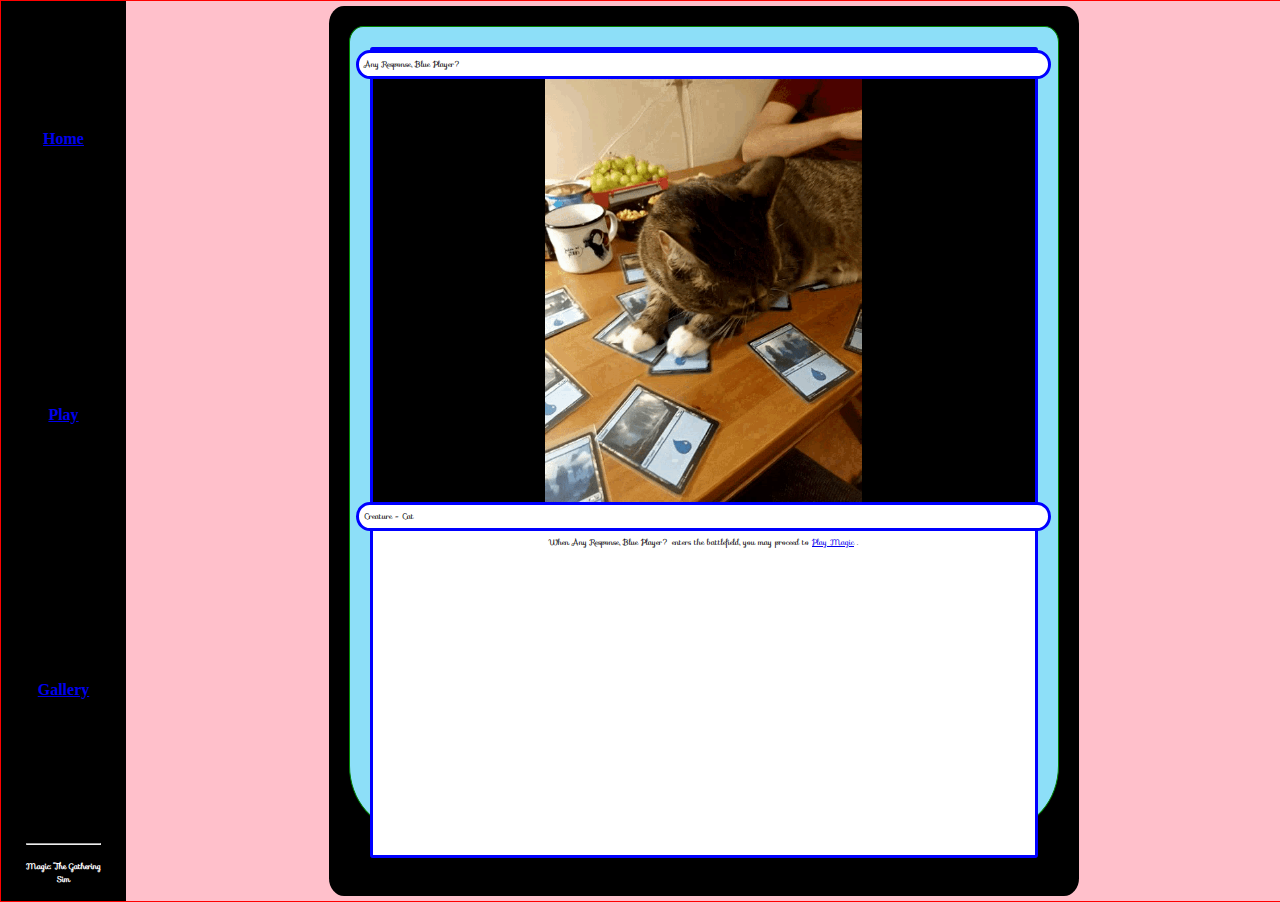
==== index.html @ d2223687 "updated all pages. WIP" ====
<!DOCTYPE html>
<html lang="en">

<head>
    <meta charset="UTF-8">
    <meta name="viewport" content="width=device-width, initial-scale=1.0">
    <title>SBA_307 Site</title>
    <!-- Favicon -->
    <link href='https://fonts.googleapis.com/css?family=Sofia' rel='stylesheet'/> 
    <link rel="stylesheet" href="styles.css" />
</head>

<body>
    <div class="page-container">

    <!-- Header -->
        <!-- <header class="header">
            <h1>text</h1>
            <p>text</p>
        </header> -->

        <!-- 
        Navigation 
        - Determine if side nav or not
        -->
        <aside class="sidebar">
            <nav class="nav">
                <ul class="nav-items">
                    <li class="nav-item1">
                        <a href="index.html">Home</a>
                    </li>
        
                    <li class="nav-item2">
                        <a href="play.html">Play</a>
                    </li>
        
                    <li class="nav-item3">
                        <a href="gallery.html">Gallery</a>
                    </li>
                </ul>

                <hr>
                <p>Magic: The Gathering <br>Sim</br></p>

            </nav>

        </aside>

        <!-- Main content of page -->
        <main>

            <!-- Section 1 -->
            <section class="card">
                <div class="card-border">

                    <div class="card-body-container box-border">

                        <div class="title-bar box-border">
                            <p>Any Response, Blue Player?</p>
                        </div>

                        <div class="card-box-top">
                            <!-- <p>Section 1</p> -->
                            <a href="play.html">
                                <img src="assets\Magic_Cat.gif" alt="Cat squirming on a table with Magic: The Gathering Cards">
                            </a>
                        </div>

                        <div class="info-bar box-border">
                            <p>Creature - Cat</p>
                        </div>

                        <div class="card-box-bottom">
                            <p>When Any Response, Blue Player? enters the battlefield, you may proceed to <a href="play.html">Play Magic</a> .</p>
                            <img src="" alt="">
                            
                        </div>

                    </div>
                </div>

                



            </section>



            <!-- Section 2 -->
            <!-- <section class="card-bottom">
                <div class="card-box-bottom">
                    <p>Section 1</p>
                    <img src="" alt="">
                    <a href=""></a>
                </div>

            </section> -->


            <!-- <aside></aside> -->

        </main>


        <!-- <form action="#">

            <select name="" id=""></select>
            <input type="text">
            <button></button>
        </form> -->

        <!-- <footer class="footer"></footer> -->

    </div>


    


</body>

</html>
---- styles.css ----
/* TO DO

 - Refactor with nesting selectors 
 - Ensure nested selectors are properly formatted
 - remove unneeded properties

*/


/*************
Basic Styling 
**************/

* { 
    margin: 0;
    padding: 0;
    box-sizing: border-box;
}

body {
    min-height: 100vh;
    margin: 0;
    background-color: grey;
    overflow: hidden;
    border: 1px solid red;
}

h1, p {
    font-family: Sofia;
}

p {
    font-size: .5em;
}
    

h1 {
    font-size: .8em;
}

/* Look in to centering w/o flexbox */
main {
    display: flex;
    flex-direction: column;
    align-items: center;
    height: 100vh;
    width: 100vw;
    /* margin: 20px;  */
    /* margin-top: 5px; */
    background-color: pink;
}

/* div {
    border: 1px solid black;
} */

/* For testing visibility */
section div {
    /* margin: 20px; */
    background-color: white;
}

.overflow {
    overflow: auto;
}


.page-container {
    width: 100vw;
    height: 100vh;
    display: flex;
    /* border: 1px solid yellow; */

}

/********************
Reusable Page Elements 
*********************/

/* Will need to update all margins */

/*******
Header 
********/
.header {
    width: 100vw;
    height: 50px;
    margin: 0;
    background-color: deepskyblue;
    color: black;
}

.header > */*h1, .header>p  */ {
    margin: 0;
}


/**********
Navigation 
***********/

.sidebar {
    /* position: fixed; */
    width: 10%;
    min-width: 125px;
    max-width: 250px;
    height: 100vh;
    background-color: black;
}


.nav {
    /* Replace width w/ media queries? */
    /* width: 15%;
    min-width: 150px;
    max-width: 250px;*/
    height: 100vh; 
    display: flex;
    flex-direction: column;
    align-items: center;
    justify-content: space-evenly;
    position: relative; /*needed?*/
    /* margin: 0px 5%; */
    /* text-align: right; */
    top: 50%; /*needed?*/
    transform: translateY(-50%); /*needed?*/
    /*z-index: 1;
    top: 0;
    left: 0; */
    /* background-color: rgb(0, 66, 30); */
    /* overflow-x: hidden; */
    /* border: 3px solid blue; */
    font-weight: bold;
    /* padding-top: 25px; */

    p, hr {
        color: white;
        text-align: center;
        /* font-size: 1.25em; */
    }

    hr {
        width: 60%;
        margin: 15px 0px;
    }

    p {
        margin-bottom: 15px;
    }

    a {
        /* font-size: 1.85em; */
    }

}

.nav-items {
    display: flex;
    flex-direction: column;
    align-items: center;
    justify-content: space-around;
    width: 100%;
    height: 100%;
    margin: 0;
    color: white;
    list-style-type: none;
}

.nav-item1, .nav-item2, .nav-item3 {
    /* position: relative;
    flex-grow: 1; */
    /* margin: 3.2em 0; */
    width: 100%;
    height: 100%;
    display: flex;
    justify-content: space-evenly;
    align-items: center;
    text-align: center;
    transition: transform .8s ease;

    &:hover { 
        background-color: cornflowerblue;
        transform: translate(10px, 0px);
        transition: transform .5s ease;

        a {
            color: goldenrod; 
        }
    }
    
    &a:active {
        color: purple;
    }
    /* Can hide current page from menu */
}

/* Is this the cleanest it can be formatted?
best to use type or class selectors? 
*/


/* 
order
    1. `:link` - style links to unvisited pages
    2. `:visited` - style links to visited pages
    3. `:hover` - style links when hovered on
    4. `:active` - style the active link

    a:hover MUST come after a:link and a:visited (if they are present)
    a:active MUST come after a:hover
 */


/*******
Buttons
********/
button {
    height: 35px;
    width: 95px;

    &:hover {
        color: black;
        background: brown;

    }

    &:active {
        color: black;
        background: rgb(94, 24, 24);
        font-weight: bold;
    }
}

/* margin of main is hidden behind footer */

/* Footer */
.footer {
    width: 100vw;
    height: 25px;
    position: fixed;
    left: 0;
    bottom: 0;
    /* margin-top: 20px; */
    background-color: deepskyblue;
}





/************
Card Styling 
*************/

/* Need to change everything to % so it's in relation to one another */


.box-border {
    border: 3px solid blue;
    border-radius: .40%;
}

/* Need to set max-height */
.card {

    width: 92%;
    /* min-width: 8vw; */
    max-width: 750px;
    height: 100%;
    /* max-height: ; */
    border-radius: 2%;
    /* border: 1px solid red; */
    padding: 20px 20px 15px 20px;
    margin: 5px 20px 5px 20px;
    background-color: black;
}

.card-border {
    /* width: fit-content; */
    /* height: 700px; */
    height: 94%;
    border: 1px solid green;
    border-radius: 2% 2% 8% 8%;    background-color: rgb(141, 223, 248);
}



/* Need to add max width */

.card-body-container {
    /* position: relative; */
    margin: 20px;
    display: flex;
    flex-direction: column;
    align-items: center;
}

.title-bar, .info-bar {
    /* previous centered positioning */
    /* position: absolute;
    left: 0;
    right: 0;
    margin-inline: auto; */
    /* width: 95%; */

    /* position: relative;
    left: -3%;*/
    width: 105%; 
    border-radius: 2% / 50%; 
}

/* Need to find a way to better position this */
.title-bar {
    /* margin: -3px; */
    /* background-color: ; */
}

.info-bar {
    /* top: 54%; */
    /* background-color: ; */
}

.card-box-top {
    height: 47vh;
    /* height: 65%; */
    /* min-height: ; */
    /* max-width: 50%; */
    width: 100%;
    background-color: black;

    & img {
        height: 100%;
        display: block;
        margin: auto;

    }
}

.card-box-bottom {
    height: 36vh;
    /* height: 35%; */
    /* min-height: ; */
    /* max-width: 50%; */
}

.card-body-container p {
    margin: 5px;
}




/***********
Pack Opener
************/

.pack-opener {
    display: flex;
    flex-direction: column;
    align-items: stretch;
    justify-content: space-evenly;
    /* height: 95%; */
    width: 65%;
    margin: 20px;
    border: 1px solid red;

    div {
        display: flex;
        justify-content: space-evenly;
        padding: 5px;
        border: 1px solid red;
    }

    img, button {
        border: 1px solid red;
    }

    img {
        height: 100%;
        width: 50%;
        padding: 10px;
        background-color: transparent;

        &:nth-of-type(3) {
            padding: 0;
        }
    }
} 

/* Table Display Radio-Buttons */

.btn-row {
    width: 100%;
    max-width: 720px;
    padding: 2rem;
    margin: 0 auto;
}

.toggle {
    display: inline-block;
    height: 35px;
    width: 95px;
    text-align: center;
    color: black;
    background-color: gray;
    border: 1px solid black;
    user-select: none;

    &:hover {
        color: black;
        background: brown;

    }

    &:active {
        color: black;
        background: rgb(94, 24, 24);
        font-weight: bold;
    }

    p {
        position: relative;
        top: 50%;
        transform: translateY(-50%);
    }
}

.toggle-content {
    visibility: collapse;
    /* height: 0;
    opacity: 0;
    position: absolute;
    bottom: 60%; */
    background-color: yellowgreen;
    transition: all 0.2 ease;
}
/* target transition */

.show-table {
    /* position: absolute; */
    /* display: none; */
}

/* input[type="radio"].show-table:checked + .toggle-content {
    height: 100%;
    opacity: 1;
    overflow: hidden;
    transition: all 0.1 ease;
} */

/* input#pack2.show-table:checked + .toggle-content {
    visibility: visible;
}

input[type="radio"].show-table:checked ~ * .toggle-content {
    color: black;
    background: rgb(94, 24, 24);
    font-weight: bold;
}

input#pack2.show-table {
    :checked {
        .toggle-content {
            visibility: visible;
        }
    }

} */

#pack1:checked ~ .toggle {
    background-color: #3f0d9b;
}







/*****
Table 
******/

table {
    table-layout: fixed;
    /* width: 100%; */
    border-collapse: collapse;
    border: 3px solid purple;
}



th, tr, td {
    border: 2px solid black;
}

th, td {
    padding: 10px;
}

tbody tr:nth-child(even) {
    background-color: rgb(182, 182, 182);
}


/*****
Form
******/

form {
    margin: 5px 15px 45px 15px;

    h1, p {
        margin: 20px 0;
    }

    label {
        font-weight: bold;
    }

    label, input, select {
        display: block;
        margin-bottom: 20px;
    }

    input, select {
        width: 166px;
        margin-top: 5px;
    }

    button {
        display: block;
        margin: 0 auto;
    }



}
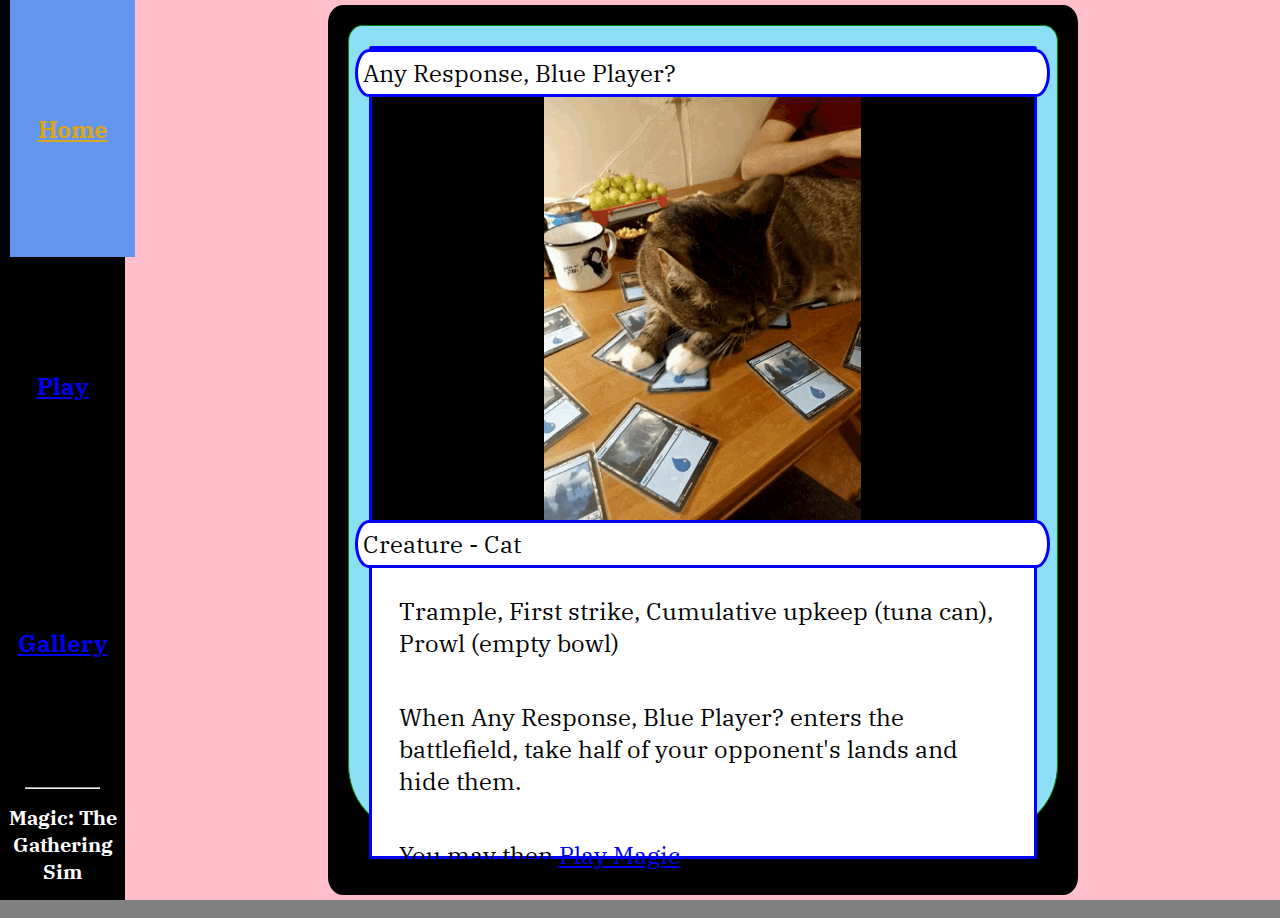
==== commit d865769d: "Updated site wide styling, including font and responsive design" ====
--- a/index.html
+++ b/index.html
@@ -6,7 +6,7 @@
     <meta name="viewport" content="width=device-width, initial-scale=1.0">
     <title>SBA_307 Site</title>
     <!-- Favicon -->
-    <link href='https://fonts.googleapis.com/css?family=Sofia' rel='stylesheet'/> 
+    <link rel='stylesheet' href='https://fonts.googleapis.com/css2?family=IBM+Plex+Serif:wght@400;500;600;700&display=swap' /> 
     <link rel="stylesheet" href="styles.css" />
 </head>
 
@@ -71,7 +71,10 @@
                         </div>
 
                         <div class="card-box-bottom">
-                            <p>When Any Response, Blue Player? enters the battlefield, you may proceed to <a href="play.html">Play Magic</a> .</p>
+                            <p>Trample, First strike, Cumulative upkeep (tuna can), Prowl (empty bowl) </p>
+                            <p>When Any Response, Blue Player? enters the battlefield, take half of your opponent's lands and hide them.</p>
+                            <p>
+                            You may then <a href="play.html">Play Magic</a> .</p>
                             <img src="" alt="">
                             
                         </div>
--- a/styles.css
+++ b/styles.css
@@ -15,6 +15,11 @@
     margin: 0;
     padding: 0;
     box-sizing: border-box;
+}
+
+html {
+    font-size: 16px;
+    font-family: 'IBM Plex Serif', serif;
 }
 
 body {
@@ -22,21 +27,113 @@
     margin: 0;
     background-color: grey;
     overflow: hidden;
-    border: 1px solid red;
-}
-
-h1, p {
-    font-family: Sofia;
-}
-
-p {
-    font-size: .5em;
+    /* border: 1px solid red; */
+}
+
+/* body, h1, p, a, label, input, button, span {
+    font-family: 'IBM Plex Serif', serif;
+} */
+
+p, a, label, input, button, span {
+    font-size: 1.5rem;
 }
     
 
 h1 {
-    font-size: .8em;
-}
+    font-size: 4rem;
+}
+
+h3 {
+    font-size: 3.5rem;
+}
+
+h4 {
+    font-size: 3rem;
+}
+
+h5 {
+    font-size: 2.5rem;
+}
+
+h6 {
+    font-size: 2rem;
+}
+
+
+
+/************
+Media Queries
+*************/
+@media screen and (max-width: 480px) {
+    html {
+        font-size: 20px;
+    }
+}
+
+@media screen and (max-width: 768px) {
+    html {
+        font-size: 18px;
+    }
+}
+
+@media screen and (max-width: 1024px) {
+    html {
+        font-size: 16px;
+    }
+
+    .page-container {
+        display: flex;
+        flex-direction: column;
+
+        .sidebar {
+            width: 100%;
+            max-width: 100%;
+            height: 10%;
+
+            .nav, ul {
+                flex-direction: row;
+                height: 100%;
+
+                .nav-items {
+                    width: 65%;
+                }
+
+                .nav-item1, .nav-item2, .nav-item3 {
+                    
+                    &:hover {
+                        transform: translate(0px, 10px);
+                    }
+                    
+                }
+            }
+
+            hr {
+                width: 5%;
+                transform: rotate(90deg);
+            }
+
+            p {
+                margin: 10px 0;
+                font-size: 1.1rem;
+            }
+        }
+    }
+
+    .overflow {
+        overflow: auto;
+    }
+
+}
+
+@media screen and (max-width: 1201px) {
+    html {
+        font-size: 14px;
+    }
+}
+
+
+
+
 
 /* Look in to centering w/o flexbox */
 main {
@@ -65,6 +162,16 @@
 }
 
 
+
+
+/********************
+Reusable Page Elements 
+*********************/
+
+/* Will need to update all margins */
+
+/* Container */
+
 .page-container {
     width: 100vw;
     height: 100vh;
@@ -73,11 +180,6 @@
 
 }
 
-/********************
-Reusable Page Elements 
-*********************/
-
-/* Will need to update all margins */
 
 /*******
 Header 
@@ -146,11 +248,12 @@
 
     p {
         margin-bottom: 15px;
-    }
-
-    a {
-        /* font-size: 1.85em; */
-    }
+        font-size: 1.25rem;
+    }
+
+    /* a {
+        font-size: 1.85em;
+    } */
 
 }
 
@@ -215,8 +318,8 @@
 Buttons
 ********/
 button {
-    height: 35px;
-    width: 95px;
+    height: 50px;
+    width: 130px;
 
     &:hover {
         color: black;
@@ -245,9 +348,6 @@
 }
 
 
-
-
-
 /************
 Card Styling 
 *************/
@@ -262,11 +362,10 @@
 
 /* Need to set max-height */
 .card {
-
     width: 92%;
     /* min-width: 8vw; */
     max-width: 750px;
-    height: 100%;
+    height: 99%;
     /* max-height: ; */
     border-radius: 2%;
     /* border: 1px solid red; */
@@ -307,6 +406,10 @@
     left: -3%;*/
     width: 105%; 
     border-radius: 2% / 50%; 
+
+    p { 
+        padding: 5px;
+    }
 }
 
 /* Need to find a way to better position this */
@@ -334,18 +437,27 @@
         margin: auto;
 
     }
+
+    p {
+        font-size: 3rem;
+    }
 }
 
 .card-box-bottom {
-    height: 36vh;
+    height: 32vh;
     /* height: 35%; */
     /* min-height: ; */
     /* max-width: 50%; */
-}
-
-.card-body-container p {
+
+    p {
+        margin: 12px;
+        padding: 15px;
+    }
+}
+
+/* .card-body-container p {
     margin: 5px;
-}
+} */
 
 
 
@@ -432,7 +544,7 @@
     position: absolute;
     bottom: 60%; */
     background-color: yellowgreen;
-    transition: all 0.2 ease;
+    transition: opacity 0.2 ease;
 }
 /* target transition */
 
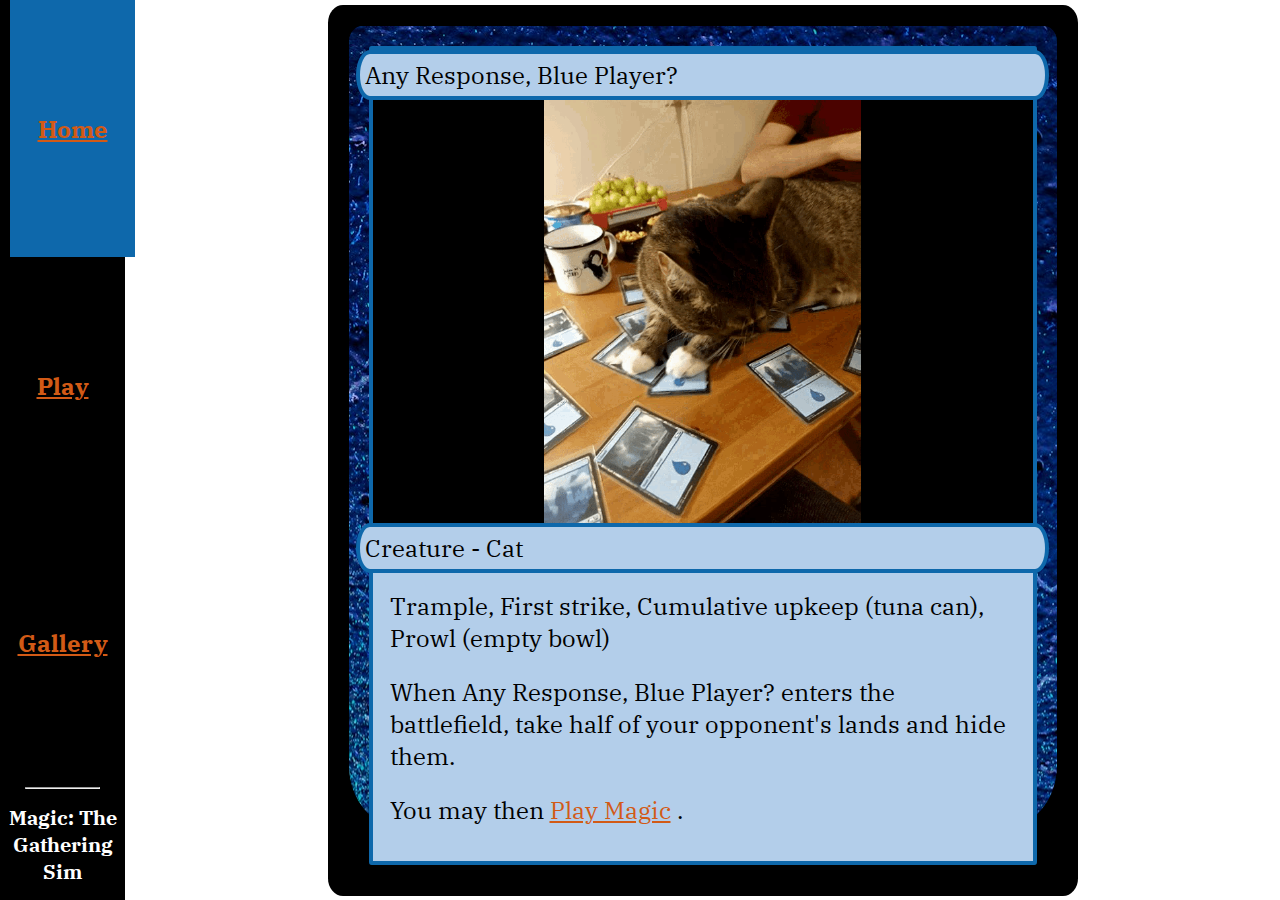
==== commit 2b4906db: "Added gallery and functionality. Not all images implemented." ====
--- a/index.html
+++ b/index.html
@@ -55,7 +55,7 @@
 
                     <div class="card-body-container box-border">
 
-                        <div class="title-bar box-border">
+                        <div class="title-bar box-border" id="#island-light-bg">
                             <p>Any Response, Blue Player?</p>
                         </div>
 
--- a/styles.css
+++ b/styles.css
@@ -5,6 +5,30 @@
  - remove unneeded properties
 
 */
+
+
+
+/***************
+Color Variables 
+****************/
+:root {
+    --forest-light-bg: rgb(196, 211, 202);
+    --forest-dark-prim: rgb(0, 115, 62);
+    --island-light-bg: rgb(179, 206, 234);
+    --island-dark-prim: rgb(14, 104, 171);
+    --mountain-light-bg: rgb(235, 159, 130);
+    --mountain-dark-prim: rgb(211, 32, 42);
+    --plains-light-bg: rgb(248, 231, 185);
+    --plains-dark-prim: rgb(249, 250, 244);
+    --swamp-light-bg: rgb(166, 159, 157);
+    --swamp-dark-prim: rgb(21, 11, 0);
+
+    --LightPurple: #6E678A;
+    --DarkBrown: #432910;
+    --LightBrown: #8E5829;
+    --BrightOrange: #D25A16;
+    --LightBlue: #7FB8C9;
+}
 
 
 /*************
@@ -25,7 +49,7 @@
 body {
     min-height: 100vh;
     margin: 0;
-    background-color: grey;
+    /* background-color: var(--DarkBrown); */
     overflow: hidden;
     /* border: 1px solid red; */
 }
@@ -34,10 +58,13 @@
     font-family: 'IBM Plex Serif', serif;
 } */
 
-p, a, label, input, button, span {
+p, a, label, input, button, span, details {
     font-size: 1.5rem;
 }
     
+a {
+    color: var(--BrightOrange);
+}
 
 h1 {
     font-size: 4rem;
@@ -58,23 +85,26 @@
 h6 {
     font-size: 2rem;
 }
+
+
 
 
 
 /************
 Media Queries
 *************/
-@media screen and (max-width: 480px) {
+
+@media screen and (max-width: 1201px) {
     html {
-        font-size: 20px;
-    }
-}
-
-@media screen and (max-width: 768px) {
-    html {
-        font-size: 18px;
-    }
-}
+        font-size: 14px;
+    }
+
+    .gallery-container .gallery {
+        flex: 25%;
+        max-width: 25%;
+    }
+}
+
 
 @media screen and (max-width: 1024px) {
     html {
@@ -119,23 +149,69 @@
         }
     }
 
-    .overflow {
+    .gallery-container .gallery {
+        flex: 33%;
+        max-width: 33%;
+    }
+
+    /* .overflow {
         overflow: auto;
-    }
-
-}
-
-@media screen and (max-width: 1201px) {
+    } */
+
+}
+
+
+@media screen and (max-width: 768px) {
     html {
-        font-size: 14px;
-    }
-}
-
-
-
-
-
-/* Look in to centering w/o flexbox */
+        font-size: 18px;
+    }
+
+    .gallery-container .gallery {
+        flex: 50%;
+        max-width: 50%;
+    }
+}
+
+@media screen and (max-width: 560px) {
+    html {
+        font-size: 20px;
+    }
+
+    .gallery-container .gallery {
+        flex: 100%;
+        max-width: 100%;
+    }
+}
+
+@media screen and (max-width: 480px) {
+    html {
+        font-size: 20px;
+    }
+
+    .gallery-container .gallery {
+        flex: 100%;
+        max-width: 100%;
+    }
+}
+/******************
+Testing Properties
+*******************/
+
+/* div {
+    border: 1px solid black;
+} */
+
+/* For testing visibility */
+/* section div {
+    margin: 20px;
+    background-color: white;
+} */
+
+
+/********************
+Reusable Page Elements 
+*********************/
+
 main {
     display: flex;
     flex-direction: column;
@@ -144,29 +220,45 @@
     width: 100vw;
     /* margin: 20px;  */
     /* margin-top: 5px; */
-    background-color: pink;
-}
-
-/* div {
-    border: 1px solid black;
-} */
-
-/* For testing visibility */
-section div {
-    /* margin: 20px; */
-    background-color: white;
-}
-
-.overflow {
-    overflow: auto;
-}
-
-
-
-
-/********************
-Reusable Page Elements 
-*********************/
+    /* background-color: pink; */
+}
+
+
+/* Basic styling & functionality */
+details {
+    padding: 10px;
+    border-radius: 4px;
+
+    summary {
+        cursor: pointer;
+        font-weight: bold;
+        padding: 0.5em;
+        transition: margin 350ms ease-out;
+
+        * {
+            display: inline;
+        }
+    }
+}
+
+/* Moves margin to fake an opening/closing transition */
+details[open] summary {
+    transition: margin 150ms ease-out;
+    margin-bottom: 10px;
+    border-bottom: 1px solid #aaa;
+}
+
+/* Moves animates opacity for opening transition */
+details[open] summary ~ * {
+    animation: open .5s ease-in-out;
+}
+
+@keyframes open {
+    0%    {opacity: 0; transform: translateX(-10px)}
+    100%  {opacity: 1; transform: translateX(0)}
+}
+
+
 
 /* Will need to update all margins */
 
@@ -180,6 +272,9 @@
 
 }
 
+.overflow {
+    overflow: auto;
+}
 
 /*******
 Header 
@@ -282,12 +377,12 @@
     transition: transform .8s ease;
 
     &:hover { 
-        background-color: cornflowerblue;
+        background-color: var(--island-dark-prim);
         transform: translate(10px, 0px);
         transition: transform .5s ease;
 
         a {
-            color: goldenrod; 
+            color: var(--BrightOrange); 
         }
     }
     
@@ -356,7 +451,7 @@
 
 
 .box-border {
-    border: 3px solid blue;
+    border: 4px solid var(--island-dark-prim);
     border-radius: .40%;
 }
 
@@ -378,8 +473,10 @@
     /* width: fit-content; */
     /* height: 700px; */
     height: 94%;
-    border: 1px solid green;
+    border: 1px solid black;
     border-radius: 2% 2% 8% 8%;    background-color: rgb(141, 223, 248);
+    /* background-color: var(--island-dark-prim); */
+    background: url("assets/greg-rosenke-wil-vem.jpg");
 }
 
 
@@ -406,6 +503,7 @@
     left: -3%;*/
     width: 105%; 
     border-radius: 2% / 50%; 
+    background-color: var(--island-light-bg);
 
     p { 
         padding: 5px;
@@ -448,10 +546,11 @@
     /* height: 35%; */
     /* min-height: ; */
     /* max-width: 50%; */
+    background-color: var(--island-light-bg);
 
     p {
         margin: 12px;
-        padding: 15px;
+        padding: 5px;
     }
 }
 
@@ -620,7 +719,7 @@
 ******/
 
 form {
-    margin: 5px 15px 45px 15px;
+    margin: 55px 15px 45px 15px;
 
     h1, p {
         margin: 20px 0;
@@ -642,11 +741,69 @@
 
     button {
         display: block;
+        height: auto;
+        width: auto;
         margin: 0 auto;
     }
 
-
-
-}
-
-
+    /* .form-block {
+        position: relative; 
+
+        button {
+            margin: 0;
+            position: absolute;
+            top: 50%;
+            -ms-transform: translateY(-50%);
+            transform: translateY(-50%);    
+        }
+    } */
+
+}
+
+/*************
+Image Gallery
+**************/
+
+.gallery-expander {
+    width: 95%;
+    margin-top: 45px;
+    /* margin: auto; */
+    /* border: 1px solid black; */
+    /* border-radius: 4px; */
+    /* height: 33%; */
+
+    details {
+        /* height: 33%; */
+        border: 1px solid black;
+    }
+}
+
+.gallery-container {
+    display: flex;
+    flex-wrap: wrap;
+    padding: 0 5px;
+    /* width: 25%; */
+    /* float: left; */
+    padding: 1rem;
+
+    /* * {
+        box-sizing: border-box;
+    } */
+}
+
+.gallery {
+    display: flex;
+    flex-direction: column;
+    flex: 25%;
+    max-width: 25%;
+    padding: 0 5px;
+    /* border: 1px solid black; */
+
+    img {
+        width: 100%;
+        height: auto;
+        margin-top: 7px;
+        vertical-align: middle;
+    }
+}
+
